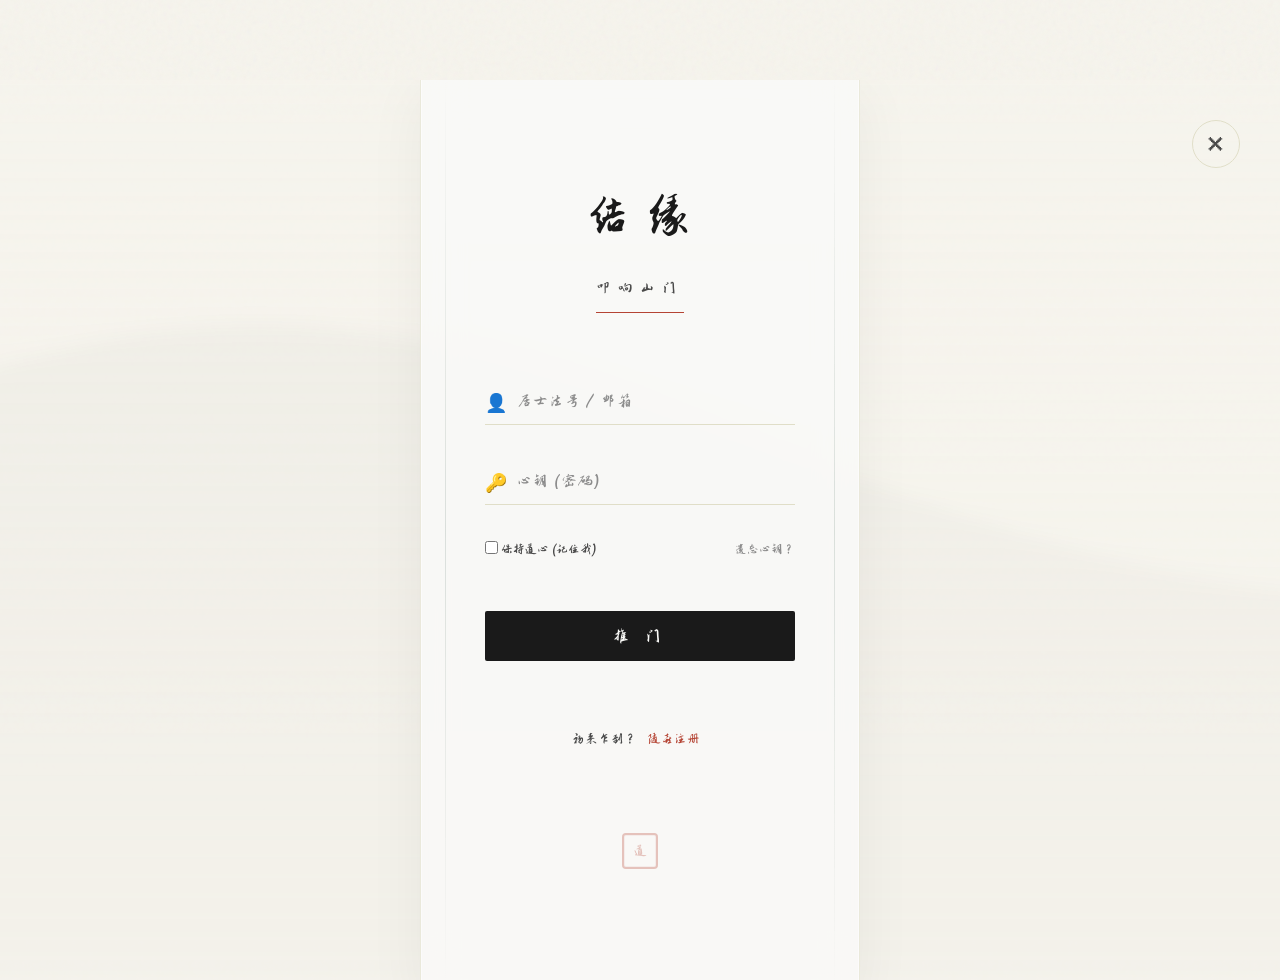
==== auth.html @ 2f882cac "Initial website upload" ====
<!DOCTYPE html>
<html lang="zh-CN">
<head>
    <meta charset="UTF-8">
    <meta name="viewport" content="width=device-width, initial-scale=1.0">
    <title>结缘 - 登录与注册</title>
    <link rel="preconnect" href="https://fonts.googleapis.com">
    <link rel="preconnect" href="https://fonts.gstatic.com" crossorigin>
    <link href="https://fonts.googleapis.com/css2?family=Noto+Serif+SC:wght@300;400;600&family=Zhi+Mang+Xing&display=swap" rel="stylesheet">
    
    <link rel="stylesheet" href="css/style.css">
    <link rel="stylesheet" href="css/animations.css">
    <style>
        body, html {
            height: 100%;
            margin: 0;
            overflow: hidden; /* 防止滚动 */
        }

        .auth-wrapper {
            position: relative;
            width: 100vw;
            height: 100vh;
            display: flex;
            align-items: center;
            justify-content: center;
        }

        /* 模糊背景 */
        .auth-bg {
            position: absolute;
            top: 0;
            left: 0;
            width: 100%;
            height: 100%;
            background-image: 
                linear-gradient(rgba(246, 244, 237, 0.7), rgba(246, 244, 237, 0.9)),
                url("data:image/svg+xml,%3Csvg xmlns='http://www.w3.org/2000/svg' viewBox='0 0 1440 320'%3E%3Cpath fill='%231a1a1a' fill-opacity='0.1' d='M0,160L48,170.7C96,181,192,203,288,181.3C384,160,480,96,576,90.7C672,85,768,139,864,165.3C960,192,1056,192,1152,176C1248,160,1344,128,1392,112L1440,96L1440,320L1392,320C1344,320,1248,320,1152,320C1056,320,960,320,864,320C768,320,672,320,576,320C480,320,384,320,288,320C192,320,96,320,48,320L0,320Z'%3E%3C/path%3E%3C/svg%3E");
            background-size: cover;
            background-position: bottom;
            filter: blur(8px);
            z-index: 1;
            transform: scale(1.05); /* 边缘模糊修正 */
        }

        /* 纸屏风容器 */
        .auth-card {
            position: relative;
            z-index: 10;
            background: rgba(250, 250, 248, 0.85); /* 半透明宣纸白 */
            backdrop-filter: blur(20px);
            border: 1px solid rgba(224, 222, 200, 0.6);
            border-radius: 4px;
            width: 440px;
            padding: var(--space-xxl) var(--space-xl);
            box-shadow: 
                0 20px 60px rgba(0, 0, 0, 0.05),
                inset 0 0 0 1px rgba(255, 255, 255, 0.5); /* 内发光营造厚度 */
            overflow: hidden;
        }

        /* 屏风折痕装饰 */
        .auth-card::before, .auth-card::after {
            content: '';
            position: absolute;
            top: 0;
            bottom: 0;
            width: 1px;
            background: linear-gradient(to bottom, transparent, rgba(92, 122, 107, 0.2), transparent);
        }

        .auth-card::before { left: 24px; }
        .auth-card::after { right: 24px; }

        .auth-header {
            text-align: center;
            margin-bottom: var(--space-xl);
            position: relative;
        }

        .auth-title {
            font-family: 'Zhi Mang Xing', cursive;
            font-size: 48px;
            color: var(--text-primary);
            letter-spacing: 4px;
            margin: 0;
            line-height: 1;
        }

        .auth-subtitle {
            font-family: var(--font-kai);
            font-size: 16px;
            color: var(--text-secondary);
            letter-spacing: 8px;
            margin-top: var(--space-lg);
            display: inline-block;
            border-bottom: 1px solid var(--accent-red);
            padding-bottom: 8px;
        }

        /* 表单输入框 (毛笔横条风格) */
        .input-group {
            margin-bottom: var(--space-lg);
            position: relative;
        }

        .input-icon {
            position: absolute;
            left: 0;
            top: 50%;
            transform: translateY(-50%);
            color: var(--text-light);
            font-size: 18px;
        }

        .auth-input {
            width: 100%;
            background: transparent;
            border: none;
            border-bottom: 1px solid var(--border-color);
            padding: 12px 12px 12px 32px;
            font-family: var(--font-serif);
            font-size: 16px;
            color: var(--text-primary);
            transition: all 0.3s ease;
        }

        .auth-input:focus {
            outline: none;
            border-bottom-color: var(--accent-green);
        }

        .auth-input::placeholder {
            color: var(--text-light);
            font-family: var(--font-kai);
            letter-spacing: 2px;
        }

        /* 交互按钮 (印鉴风格) */
        .btn-submit {
            width: 100%;
            padding: 16px;
            background: var(--text-primary);
            color: var(--surface-color);
            border: none;
            border-radius: 2px;
            font-family: var(--font-kai);
            font-size: 18px;
            letter-spacing: 6px;
            margin-top: var(--space-lg);
            cursor: pointer;
            position: relative;
            overflow: hidden;
            transition: background 0.4s;
        }

        .btn-submit:hover {
            background: var(--accent-green);
        }

        .auth-footer {
            margin-top: var(--space-xl);
            text-align: center;
            font-family: var(--font-kai);
            font-size: 14px;
            color: var(--text-secondary);
        }

        .auth-link {
            color: var(--accent-red);
            cursor: pointer;
            margin: 0 8px;
            transition: opacity 0.3s;
        }

        .auth-link:hover {
            opacity: 0.8;
            text-decoration: underline;
            text-decoration-style: dashed;
        }

        /* 返回首页按钮 */
        .btn-close {
            position: absolute;
            top: 40px;
            right: 40px;
            background: transparent;
            border: 1px solid var(--border-color);
            width: 48px;
            height: 48px;
            border-radius: 50%;
            display: flex;
            align-items: center;
            justify-content: center;
            font-size: 20px;
            color: var(--text-secondary);
            cursor: pointer;
            z-index: 20;
            transition: all 0.3s;
        }

        .btn-close:hover {
            border-color: var(--text-primary);
            color: var(--text-primary);
            transform: rotate(90deg);
        }
    </style>
</head>
<body>

    <div class="auth-wrapper">
        <!-- 模糊滤镜背景 -->
        <div class="auth-bg"></div>

        <!-- 右上角关闭/返回按钮 -->
        <a href="index.html" class="btn-close hover-ink" title="返回山门">✕</a>

        <!-- 登录框本体 -->
        <div class="auth-card animate-slide-up">
            <div class="auth-header">
                <h1 class="auth-title">结 缘</h1>
                <div class="auth-subtitle">叩响山门</div>
            </div>

            <form action="#" method="POST" id="authForm">
                <div class="input-group stagger-1 animate-slide-up">
                    <span class="input-icon">👤</span>
                    <input type="text" class="auth-input" placeholder="居士法号 / 邮箱" required>
                </div>

                <div class="input-group stagger-2 animate-slide-up">
                    <span class="input-icon">🔑</span>
                    <input type="password" class="auth-input" placeholder="心钥 (密码)" required>
                </div>

                <div class="stagger-3 animate-slide-up" style="display: flex; justify-content: space-between; font-size: 13px; font-family: var(--font-kai); margin-bottom: var(--space-md); color: var(--text-secondary);">
                    <label style="cursor: pointer;"><input type="checkbox" style="accent-color: var(--accent-green);"> 保持道心 (记住我)</label>
                    <a href="#" class="auth-link" style="color: var(--text-light); margin:0;">遗忘心钥？</a>
                </div>

                <button type="submit" class="btn-submit stagger-4 animate-slide-up">推 门</button>
            </form>

            <div class="auth-footer stagger-4 animate-slide-up">
                初来乍到？ <span class="auth-link">随喜注册</span>
            </div>
            
            <div style="text-align: center; margin-top: var(--space-xl); opacity: 0.3;">
                 <span class="seal">道</span>
            </div>
        </div>
    </div>

</body>
</html>
---- css/style.css ----
:root {
    --bg-color: #F6F4ED; /* 宣纸白 */
    --surface-color: #FAFAF8; /* 透页白 */
    --text-primary: #1A1A1A; /* 浓墨 */
    --text-secondary: #4A4A4A; /* 淡墨 */
    --text-light: #8C8C8C; /* 银灰 */
    --accent-red: #B54434; /* 朱砂 */
    --accent-green: #5C7A6B; /* 竹青 */
    --accent-gold: #B89B72; /* 沉香 */
    --border-color: #E0DEC8; /* 纸纹 */
    
    --font-serif: "Noto Serif SC", "STSong", "SimSun", "Songti SC", serif;
    --font-kai: "KaiTi", "STKaiti", "Kaiti SC", "Zhi Mang Xing", serif;
    
    --space-sm: 8px;
    --space-md: 16px;
    --space-lg: 32px;
    --space-xl: 64px;
    --space-xxl: 120px;
}

/* Reset & Base */
* {
    margin: 0;
    padding: 0;
    box-sizing: border-box;
}

body {
    background-color: var(--bg-color);
    color: var(--text-primary);
    font-family: var(--font-serif);
    font-size: 15px; /* Restored elegant size */
    line-height: 2;
    overflow-x: hidden;
    transition: margin-top 0.5s cubic-bezier(0.2, 0.8, 0.2, 1);
    margin-top: 0;
    /* Subtle paper texture */
    background-image: url("data:image/svg+xml,%3Csvg viewBox='0 0 200 200' xmlns='http://www.w3.org/2000/svg'%3E%3Cfilter id='noiseFilter'%3E%3CfeTurbulence type='fractalNoise' baseFrequency='0.85' numOctaves='3' stitchTiles='stitch'/%3E%3C/filter%3E%3Crect width='100%25' height='100%25' filter='url(%23noiseFilter)' opacity='0.04'/%3E%3C/svg%3E");
}

h1, h2, h3, h4, h5, h6 {
    font-weight: 400;
    letter-spacing: 2px;
}

a {
    color: inherit;
    text-decoration: none;
    transition: color 0.4s ease;
}

a:hover {
    color: var(--accent-green);
}

.container {
    max-width: 1400px;
    margin: 0 auto;
    padding: 0 var(--space-xl);
}

/* Typography styles */
.text-vertical {
    writing-mode: vertical-rl;
    text-orientation: mixed;
    letter-spacing: 8px;
}
.text-vertical-upright {
    writing-mode: vertical-rl;
    text-orientation: upright;
    letter-spacing: 8px;
}

.seal {
    display: inline-flex;
    align-items: center;
    justify-content: center;
    width: 36px;
    height: 36px;
    border: 2px solid var(--accent-red);
    color: var(--accent-red);
    font-family: var(--font-kai);
    font-size: 14px;
    line-height: 1;
    text-align: center;
    border-radius: 4px; /* Slight rounding for carved look */
    margin-top: var(--space-md);
    padding: 4px;
    box-shadow: inset 0 0 0 1px rgba(181, 68, 52, 0.2);
}

/* Navigation - Hidden by Default, Hover to reveal */
.nav-trigger-area {
    position: fixed;
    top: 0;
    left: 0;
    width: 100%;
    height: 40px; /* Trigger zone */
    z-index: 1001; 
}

.navbar {
    position: fixed;
    top: 0;
    left: 0;
    width: 100%;
    height: 80px;
    display: flex;
    align-items: center;
    background: rgba(246, 244, 237, 0.95);
    backdrop-filter: blur(10px);
    z-index: 1000;
    border-bottom: 1px solid rgba(224, 222, 200, 0.5);
    border-bottom: 1px solid rgba(224, 222, 200, 0.5);
    transform: translateY(-100%); /* Hidden when scrolling down by default */
    transition: transform 0.5s cubic-bezier(0.2, 0.8, 0.2, 1);
}

/* Base logic: Visible when Hovered OR when at the Top (not scrolled) */
body:not(.is-scrolled) .navbar,
.nav-trigger-area:hover ~ .navbar,
.navbar:hover {
    transform: translateY(0); 
}

/* Push down effect logic for Hero */
body {
    transition: margin-top 0.5s cubic-bezier(0.2, 0.8, 0.2, 1);
}

body:not(.is-scrolled),
body:has(.nav-trigger-area:hover),
body:has(.navbar:hover) {
    margin-top: 80px; 
}

.nav-container {
    display: flex;
    justify-content: space-between;
    align-items: center;
    width: 100%;
    max-width: 1600px;
    margin: 0 auto;
    padding: 0 var(--space-xl);
}

.nav-logo a {
    font-size: 24px;
    letter-spacing: 4px;
    font-family: var(--font-kai);
}

.nav-links {
    display: flex;
    gap: var(--space-xl);
    list-style: none;
}

.nav-links li a {
    font-size: 15px;
    letter-spacing: 2px;
    position: relative;
    padding-bottom: 4px;
}

.nav-links li a::after {
    content: '';
    position: absolute;
    bottom: 0;
    left: 50%;
    transform: translateX(-50%);
    width: 0;
    height: 1px;
    background-color: var(--accent-green);
    transition: width 0.4s ease;
}

.nav-links li a:hover::after, .nav-links li a.active::after {
    width: 100%;
}

.nav-controls {
    display: flex;
    gap: var(--space-md);
    align-items: center;
}

.nav-controls button {
    background: none;
    border: none;
    cursor: pointer;
    font-family: var(--font-serif);
    font-size: 14px;
    color: var(--text-secondary);
    transition: color 0.3s;
}

.nav-controls button:hover {
    color: var(--accent-green);
}

/* Hero Section */
.hero {
    min-height: 100vh;
    padding: 160px 0 120px 0;
    display: flex;
    align-items: center;
    justify-content: center;
    position: relative;
    overflow: hidden;
}

.hero-bg {
    position: absolute;
    top: 0;
    left: 0;
    width: 100%;
    height: 100%;
    z-index: -1;
    background: linear-gradient(to bottom, rgba(246, 244, 237, 0) 0%, rgba(246, 244, 237, 1) 100%),
                radial-gradient(circle at 70% 40%, rgba(92, 122, 107, 0.08) 0%, transparent 40%),
                radial-gradient(circle at 30% 60%, rgba(26, 26, 26, 0.05) 0%, transparent 50%);
}

.hero-mountain {
    position: absolute;
    bottom: -10vh;
    left: 0;
    width: 100%;
    height: 60vh;
    background-image: 
        linear-gradient(rgba(246, 244, 237, 0.6), rgba(246, 244, 237, 1)),
        url("data:image/svg+xml,%3Csvg xmlns='http://www.w3.org/2000/svg' viewBox='0 0 1440 320'%3E%3Cpath fill='%231a1a1a' fill-opacity='0.1' d='M0,160L48,170.7C96,181,192,203,288,181.3C384,160,480,96,576,90.7C672,85,768,139,864,165.3C960,192,1056,192,1152,176C1248,160,1344,128,1392,112L1440,96L1440,320L1392,320C1344,320,1248,320,1152,320C1056,320,960,320,864,320C768,320,672,320,576,320C480,320,384,320,288,320C192,320,96,320,48,320L0,320Z'%3E%3C/path%3E%3C/svg%3E");
    background-size: cover;
    background-position: bottom;
    z-index: -1;
    opacity: 0.8;
}

.hero-content {
    display: flex;
    flex-direction: column;
    align-items: center;
    text-align: center;
    gap: var(--space-md);
    width: 100%;
}

.hero-title-wrap {
    display: flex;
    flex-direction: column;
    align-items: center;
    text-align: center;
    gap: var(--space-sm);
}

.hero-title {
    font-size: 80px;
    font-family: var(--font-serif);
    color: var(--text-primary);
    margin: 0;
}

.hero-subtitle-box {
    margin-top: 24px;
    display: flex;
    align-items: center;
    gap: 8px;
}

/* Sections */
.section {
    padding: var(--space-xxl) 0;
    position: relative;
}

.section-header {
    text-align: center;
    margin-bottom: var(--space-xl);
}

.section-title {
    font-size: 32px;
    letter-spacing: 8px;
    display: inline-block;
    position: relative;
    padding-bottom: var(--space-md);
}

.section-title::after {
    content: '';
    position: absolute;
    bottom: 0;
    left: 30%;
    right: 30%;
    height: 1px;
    background: linear-gradient(90deg, transparent, var(--text-light), transparent);
}

/* Recommended Content */
.grid-3 {
    display: grid;
    grid-template-columns: repeat(3, 1fr);
    gap: var(--space-lg);
}

.card {
    background: var(--surface-color);
    border: 1px solid var(--border-color);
    padding: 40px 32px;
    transition: transform 0.4s ease, box-shadow 0.4s ease;
    cursor: pointer;
    position: relative;
    overflow: hidden;
    border-radius: 24px;
}

.card::before {
    content: '';
    position: absolute;
    top: 0;
    left: 0;
    width: 2px;
    height: 0;
    background-color: var(--accent-green);
    transition: height 0.4s ease;
}

.card:hover {
    transform: translateY(-8px);
    box-shadow: 0 16px 32px rgba(26, 26, 26, 0.05);
}

.card:hover::before {
    height: 100%;
}

.card-category {
    font-size: 12px;
    color: var(--accent-green);
    letter-spacing: 2px;
    margin-bottom: var(--space-md);
    font-family: var(--font-kai);
}

.card-title {
    font-size: 20px;
    margin-bottom: var(--space-md);
    line-height: 1.6;
}

.card-excerpt {
    font-size: 14px;
    color: var(--text-secondary);
    line-height: 1.8;
}

/* News Section */
.news-list {
    display: flex;
    flex-direction: column;
    gap: var(--space-md);
}

.news-item {
    display: flex;
    gap: var(--space-xl);
    padding: var(--space-md) 0;
    border-bottom: 1px dashed var(--border-color);
    transition: background-color 0.4s ease;
}

.news-item:hover {
    background-color: var(--surface-color);
    padding-left: var(--space-md);
    padding-right: var(--space-md);
}

.news-date {
    font-family: var(--font-serif);
    color: var(--text-light);
    font-size: 14px;
    min-width: 100px;
}

.news-title {
    font-size: 16px;
    flex-grow: 1;
}

/* Footer */
.footer {
    border-top: 1px solid var(--border-color);
    padding: var(--space-xl) 0;
    text-align: center;
    color: var(--text-secondary);
    font-size: 14px;
    margin-top: var(--space-xxl);
}

.footer-nav {
    display: flex;
    justify-content: center;
    gap: var(--space-lg);
    margin-bottom: var(--space-lg);
    list-style: none;
}

/* Utilities */
.text-center { text-align: center; }
.mt-4 { margin-top: var(--space-lg); }

/* Zhiguan AI Additions */
.grid-2 {
    display: grid;
    grid-template-columns: repeat(2, 1fr);
    gap: var(--space-xl);
}
.grid-4 {
    display: grid;
    grid-template-columns: repeat(4, 1fr);
    gap: var(--space-md);
}

/* Zen-Code Layout Utilities */
/* Terminal / CLI Simulation Box */
.capsule-box {
    display: inline-flex;
    align-items: center;
    justify-content: space-between;
    gap: var(--space-md);
    padding: 12px 24px;
    border: 1px solid var(--border-color);
    border-radius: 40px;
    background: transparent;
    font-family: monospace;
    font-size: 15px;
    color: var(--text-secondary);
    margin-top: var(--space-md);
}

.btn-cta {
    padding: 14px 40px;
    border: none;
    background: transparent;
    color: var(--text-primary);
    font-family: var(--font-kai);
    font-size: 18px;
    cursor: pointer;
    transition: all 0.3s ease;
    border-radius: 40px;
    border: 1px solid var(--text-primary);
}
.btn-cta:hover {
    background: var(--text-primary);
    color: var(--surface-color);
}
.btn-cta.primary {
    background: var(--text-primary);
    color: var(--surface-color);
    border: 1px solid var(--text-primary);
}
.btn-cta.primary:hover {
    background: transparent;
    color: var(--text-primary);
    box-shadow: 0 4px 12px rgba(26, 26, 26, 0.1);
}

/* Zen Terminal (Claude Code aesthetic) */
.zen-terminal {
    background: #242424; /* Claude terminal dark */
    border-radius: 24px;
    color: #e0e0e0;
    box-shadow: 0 24px 64px rgba(0, 0, 0, 0.1);
    position: relative;
    width: 100%;
    margin-top: var(--space-xxl);
    margin-bottom: 80px; /* Space for glass-card to hang out */
    font-family: monospace;
    text-align: left;
}

.zen-terminal-header {
    background: rgba(40, 40, 40, 0.9);
    padding: 16px 24px;
    display: flex;
    gap: 8px;
    align-items: center;
    border-bottom: 1px solid rgba(255,255,255,0.05);
    border-radius: 24px 24px 0 0;
}

.terminal-dot {
    width: 12px;
    height: 12px;
    border-radius: 50%;
    background: #4A4A4A;
}

.terminal-nav {
    display: flex;
    gap: 8px;
    margin-left: 24px;
}

.terminal-tab {
    padding: 6px 16px;
    border-radius: 20px;
    font-family: var(--font-serif);
    font-size: 14px;
    color: #8C8C8C;
    cursor: pointer;
    background: transparent;
    border: 1px solid transparent;
    transition: all 0.3s ease;
}

.terminal-tab:hover {
    background: rgba(255, 255, 255, 0.05);
    color: #fff;
}

.terminal-tab.active {
    background: rgba(255, 255, 255, 0.1);
    color: #fff;
    border: 1px solid rgba(255, 255, 255, 0.15);
}

.zen-terminal-body {
    padding: 40px;
    min-height: 400px;
    position: relative;
    border-radius: 0 0 24px 24px;
}

.terminal-line {
    margin-bottom: 12px;
    font-size: 15px;
    line-height: 1.6;
}

.terminal-prompt {
    color: var(--accent-green);
    margin-right: 12px;
}

.terminal-comment {
    color: #6A4C41; /* 檀木褐用于注释 */
}

/* Glassmorphic Floating News Card */
.glass-card {
    position: fixed;
    bottom: 40px;
    right: 40px;
    background: rgba(246, 244, 237, 0.85); /* 宣纸白透明 */
    backdrop-filter: blur(20px);
    -webkit-backdrop-filter: blur(20px);
    border: 1px solid rgba(255, 255, 255, 0.5);
    border-radius: 16px;
    padding: 32px;
    width: 320px;
    box-shadow: 0 24px 64px rgba(0, 0, 0, 0.12);
    color: var(--text-primary);
    font-family: var(--font-serif);
    z-index: 1000;
}

.glass-card-close {
    position: absolute;
    top: 16px;
    right: 16px;
    background: transparent;
    border: none;
    color: var(--text-secondary);
    font-size: 16px;
    cursor: pointer;
    transition: color 0.3s ease;
}

.glass-card-close:hover {
    color: var(--accent-gold);
}

.glass-card-header {
    display: flex;
    align-items: center;
    gap: 8px;
    font-size: 13px;
    color: var(--text-secondary);
    margin-bottom: 16px;
}

.glass-card-title {
    font-size: 20px;
    margin-bottom: 12px;
}

.glass-card-desc {
    font-size: 14px;
    color: var(--text-secondary);
    line-height: 1.6;
}

/* Bento Block Refinements */
.bento-card {
    background: var(--surface-color);
    border-radius: 24px;
    padding: 40px;
    border: 1px solid var(--border-color);
    transition: transform 0.4s ease, box-shadow 0.4s ease;
}

.bento-card:hover {
    transform: translateY(-4px);
    box-shadow: 0 16px 40px rgba(26, 26, 26, 0.04);
}

.bento-icon {
    font-size: 24px;
    margin-bottom: 24px;
    color: var(--accent-green);
}

/* Value Props Comparison */
.value-box {
    padding: 48px;
    border: 1px solid var(--border-color);
    background: var(--surface-color);
    height: 100%;
    border-radius: 24px;
}
.value-box ul {
    list-style: none;
    padding: 0;
}
.value-box li {
    position: relative;
    padding-left: 24px;
    margin-bottom: 12px;
}
.value-box.negative li::before {
    content: '✖';
    color: var(--text-light);
    position: absolute;
    left: 0;
    font-size: 12px;
    top: 4px;
}
.value-box.positive li::before {
    content: '✔';
    color: var(--accent-green);
    position: absolute;
    left: 0;
    font-size: 12px;
    top: 4px;
}

/* FAQ */
.faq-item {
    border: 1px solid var(--border-color);
    background: var(--surface-color);
    border-radius: 16px;
    margin-bottom: var(--space-md);
    overflow: hidden;
}
.faq-q {
    font-family: var(--font-kai);
    font-size: 20px;
    color: var(--text-primary);
    margin-bottom: 0;
    padding: 24px;
    cursor: pointer;
    transition: background 0.3s ease;
}
.faq-q:hover {
    background: var(--bg-color);
}
.faq-a {
    font-family: var(--font-serif);
    color: var(--text-secondary);
    font-size: 14px;
    line-height: 1.8;
    padding: 0 24px 24px 24px;
    display: none;
}

@media (max-width: 968px) {
    /* Mobile specific overrides */
    .navbar {
        transform: translateY(0) !important;
    }
    body {
        margin-top: 80px !important;
    }
    
    .grid-2, .grid-4 { grid-template-columns: 1fr; }
    .hero-content { flex-direction: column !important; align-items: center; }
    .hero-title-wrap { flex-direction: column; text-align: center; }
    .text-vertical, .text-vertical-upright { writing-mode: horizontal-tb; }
    .hero-intro { margin-top: var(--space-md); text-align: center; max-width: 100%; }
    .hero-ctas { flex-direction: column; }
    
    .glass-card {
        bottom: 24px;
        right: 24px;
        width: calc(100% - 48px);
        padding: 24px;
        border-radius: 12px;
    }
}
---- css/animations.css ----
/* Animations for Ancient Chinese Aesthetic */

@keyframes fadeIn {
    from {
        opacity: 0;
    }
    to {
        opacity: 1;
    }
}

@keyframes slideUpFade {
    from {
        opacity: 0;
        transform: translateY(30px);
    }
    to {
        opacity: 1;
        transform: translateY(0);
    }
}

@keyframes floatMisty {
    0% {
        transform: translateY(0px) scale(1);
    }
    50% {
        transform: translateY(-10px) scale(1.02);
    }
    100% {
        transform: translateY(0px) scale(1);
    }
}

@keyframes inkSpread {
    from {
        clip-path: circle(0% at 50% 50%);
    }
    to {
        clip-path: circle(150% at 50% 50%);
    }
}

@keyframes letterDrop {
    from {
        opacity: 0;
        transform: translateY(-20px);
    }
    to {
        opacity: 1;
        transform: translateY(0);
    }
}

/* Base utilities for attaching animations */
.animate-fade-in {
    animation: fadeIn 2s cubic-bezier(0.4, 0, 0.2, 1) forwards;
}

.animate-slide-up {
    animation: slideUpFade 1.8s cubic-bezier(0.2, 0.8, 0.2, 1) forwards;
}

.animate-float {
    animation: floatMisty 10s ease-in-out infinite;
}

/* Staggered text delays for vertical writing (to simulate brush strokes) */
.stagger-1 { animation-delay: 0.2s; opacity: 0; }
.stagger-2 { animation-delay: 0.6s; opacity: 0; }
.stagger-3 { animation-delay: 1.0s; opacity: 0; }
.stagger-4 { animation-delay: 1.4s; opacity: 0; }

.seal-appear {
    animation: fadeIn 1s ease-in forwards;
    animation-delay: 2.5s;
    opacity: 0;
    transform-origin: center;
}

/* Hover effects */
.hover-ink {
    position: relative;
    overflow: hidden;
}

.hover-ink::after {
    content: '';
    position: absolute;
    top: 50%;
    left: 50%;
    width: 100%;
    height: 100%;
    background: radial-gradient(circle, rgba(92, 122, 107, 0.1) 0%, transparent 70%);
    transform: translate(-50%, -50%) scale(0);
    transition: transform 0.6s cubic-bezier(0.2, 0.8, 0.2, 1);
    border-radius: 50%;
    z-index: 0;
    pointer-events: none;
}

.hover-ink:hover::after {
    transform: translate(-50%, -50%) scale(3);
}

.hover-ink > * {
    position: relative;
    z-index: 1;
}

/* Smooth scrolling */
html {
    scroll-behavior: smooth;
}
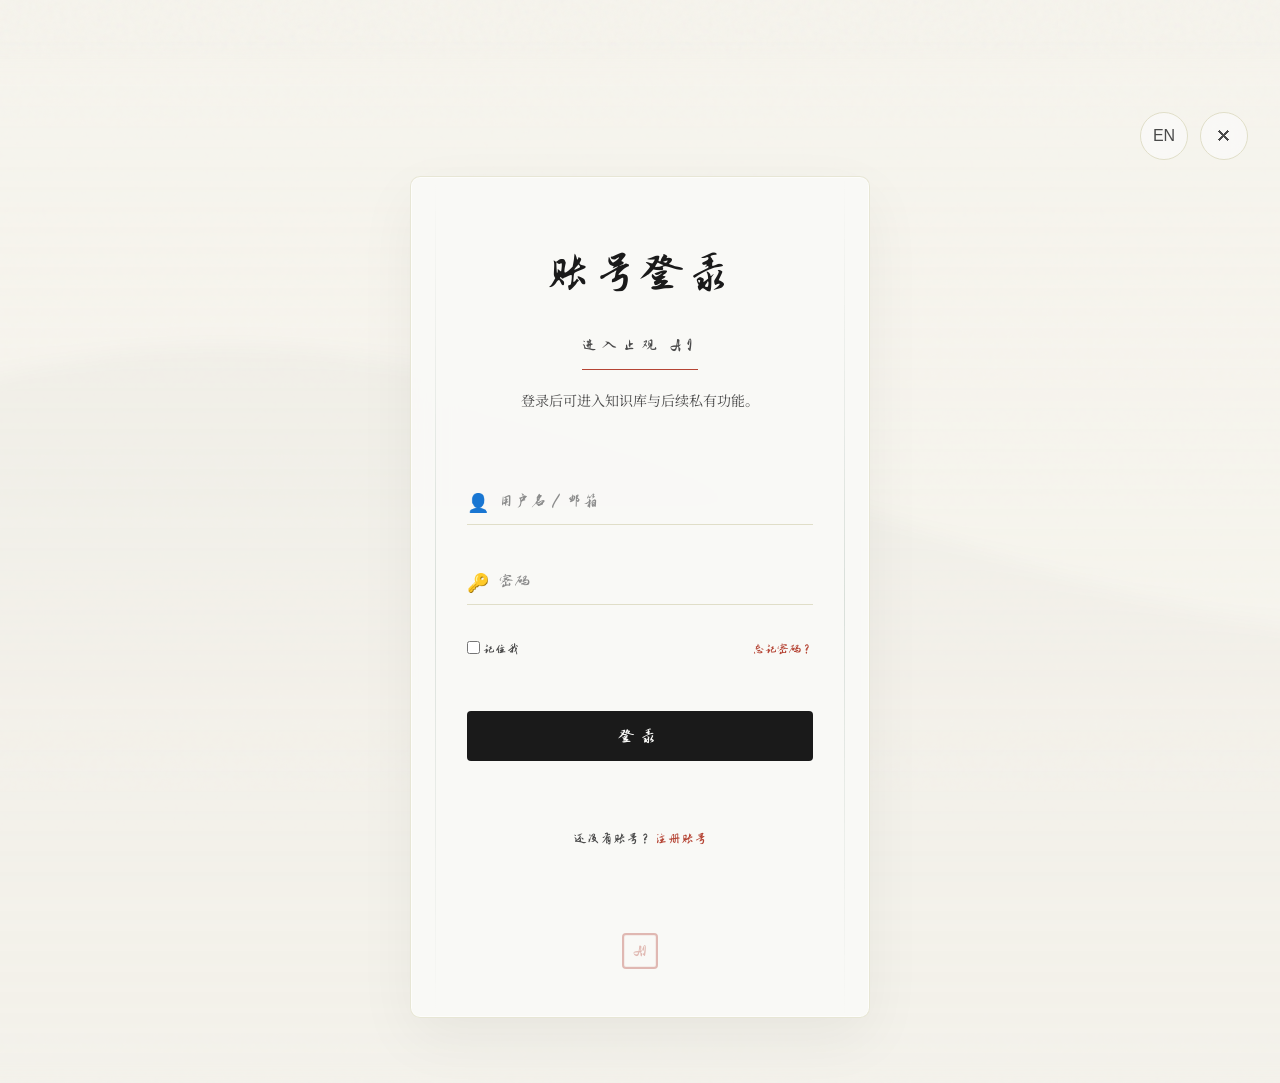
==== commit ac33fd77: "Implement AI prototype and add Pages deployment" ====
--- a/auth.html
+++ b/auth.html
@@ -3,64 +3,95 @@
 <head>
     <meta charset="UTF-8">
     <meta name="viewport" content="width=device-width, initial-scale=1.0">
-    <title>结缘 - 登录与注册</title>
+    <title data-i18n="auth.title">账号登录 - 止观 AI</title>
     <link rel="preconnect" href="https://fonts.googleapis.com">
     <link rel="preconnect" href="https://fonts.gstatic.com" crossorigin>
     <link href="https://fonts.googleapis.com/css2?family=Noto+Serif+SC:wght@300;400;600&family=Zhi+Mang+Xing&display=swap" rel="stylesheet">
-    
     <link rel="stylesheet" href="css/style.css">
     <link rel="stylesheet" href="css/animations.css">
+    <link rel="stylesheet" href="css/modals.css">
     <style>
-        body, html {
-            height: 100%;
+        html,
+        body {
+            min-height: 100%;
             margin: 0;
-            overflow: hidden; /* 防止滚动 */
+        }
+
+        body {
+            overflow-x: hidden;
         }
 
         .auth-wrapper {
             position: relative;
-            width: 100vw;
-            height: 100vh;
+            min-height: 100vh;
             display: flex;
             align-items: center;
             justify-content: center;
-        }
-
-        /* 模糊背景 */
+            padding: 96px 24px 40px;
+        }
+
         .auth-bg {
             position: absolute;
-            top: 0;
-            left: 0;
-            width: 100%;
-            height: 100%;
-            background-image: 
+            inset: 0;
+            background-image:
                 linear-gradient(rgba(246, 244, 237, 0.7), rgba(246, 244, 237, 0.9)),
                 url("data:image/svg+xml,%3Csvg xmlns='http://www.w3.org/2000/svg' viewBox='0 0 1440 320'%3E%3Cpath fill='%231a1a1a' fill-opacity='0.1' d='M0,160L48,170.7C96,181,192,203,288,181.3C384,160,480,96,576,90.7C672,85,768,139,864,165.3C960,192,1056,192,1152,176C1248,160,1344,128,1392,112L1440,96L1440,320L1392,320C1344,320,1248,320,1152,320C1056,320,960,320,864,320C768,320,672,320,576,320C480,320,384,320,288,320C192,320,96,320,48,320L0,320Z'%3E%3C/path%3E%3C/svg%3E");
             background-size: cover;
             background-position: bottom;
             filter: blur(8px);
-            z-index: 1;
-            transform: scale(1.05); /* 边缘模糊修正 */
-        }
-
-        /* 纸屏风容器 */
+            transform: scale(1.05);
+        }
+
+        .auth-actions {
+            position: absolute;
+            top: 32px;
+            right: 32px;
+            z-index: 20;
+            display: flex;
+            gap: 12px;
+        }
+
+        .auth-action-btn,
+        .btn-close {
+            background: rgba(250, 250, 248, 0.75);
+            backdrop-filter: blur(10px);
+            border: 1px solid var(--border-color);
+            width: 48px;
+            height: 48px;
+            border-radius: 50%;
+            display: flex;
+            align-items: center;
+            justify-content: center;
+            font-size: 16px;
+            color: var(--text-secondary);
+            cursor: pointer;
+            transition: all 0.3s ease;
+        }
+
+        .auth-action-btn:hover,
+        .btn-close:hover {
+            border-color: var(--text-primary);
+            color: var(--text-primary);
+            transform: translateY(-1px);
+        }
+
         .auth-card {
             position: relative;
             z-index: 10;
-            background: rgba(250, 250, 248, 0.85); /* 半透明宣纸白 */
+            width: min(100%, 460px);
+            padding: 72px 56px 48px;
+            background: rgba(250, 250, 248, 0.88);
             backdrop-filter: blur(20px);
-            border: 1px solid rgba(224, 222, 200, 0.6);
-            border-radius: 4px;
-            width: 440px;
-            padding: var(--space-xxl) var(--space-xl);
-            box-shadow: 
+            border: 1px solid rgba(224, 222, 200, 0.7);
+            border-radius: 10px;
+            box-shadow:
                 0 20px 60px rgba(0, 0, 0, 0.05),
-                inset 0 0 0 1px rgba(255, 255, 255, 0.5); /* 内发光营造厚度 */
+                inset 0 0 0 1px rgba(255, 255, 255, 0.5);
             overflow: hidden;
         }
 
-        /* 屏风折痕装饰 */
-        .auth-card::before, .auth-card::after {
+        .auth-card::before,
+        .auth-card::after {
             content: '';
             position: absolute;
             top: 0;
@@ -75,30 +106,35 @@
         .auth-header {
             text-align: center;
             margin-bottom: var(--space-xl);
-            position: relative;
         }
 
         .auth-title {
             font-family: 'Zhi Mang Xing', cursive;
             font-size: 48px;
             color: var(--text-primary);
-            letter-spacing: 4px;
             margin: 0;
             line-height: 1;
+            letter-spacing: 4px;
         }
 
         .auth-subtitle {
+            display: inline-block;
+            margin-top: var(--space-lg);
+            padding-bottom: 8px;
+            border-bottom: 1px solid var(--accent-red);
             font-family: var(--font-kai);
             font-size: 16px;
             color: var(--text-secondary);
-            letter-spacing: 8px;
-            margin-top: var(--space-lg);
-            display: inline-block;
-            border-bottom: 1px solid var(--accent-red);
-            padding-bottom: 8px;
-        }
-
-        /* 表单输入框 (毛笔横条风格) */
+            letter-spacing: 6px;
+        }
+
+        .auth-note {
+            margin-top: 18px;
+            font-size: 14px;
+            line-height: 1.8;
+            color: var(--text-secondary);
+        }
+
         .input-group {
             margin-bottom: var(--space-lg);
             position: relative;
@@ -136,41 +172,25 @@
             letter-spacing: 2px;
         }
 
-        /* 交互按钮 (印鉴风格) */
-        .btn-submit {
-            width: 100%;
-            padding: 16px;
-            background: var(--text-primary);
-            color: var(--surface-color);
-            border: none;
-            border-radius: 2px;
-            font-family: var(--font-kai);
-            font-size: 18px;
-            letter-spacing: 6px;
-            margin-top: var(--space-lg);
+        .auth-row {
+            display: flex;
+            justify-content: space-between;
+            gap: 12px;
+            margin-bottom: var(--space-md);
+            font-size: 13px;
+            color: var(--text-secondary);
+            font-family: var(--font-kai);
+        }
+
+        .auth-row label {
             cursor: pointer;
-            position: relative;
-            overflow: hidden;
-            transition: background 0.4s;
-        }
-
-        .btn-submit:hover {
-            background: var(--accent-green);
-        }
-
-        .auth-footer {
-            margin-top: var(--space-xl);
-            text-align: center;
-            font-family: var(--font-kai);
-            font-size: 14px;
-            color: var(--text-secondary);
         }
 
         .auth-link {
             color: var(--accent-red);
             cursor: pointer;
-            margin: 0 8px;
-            transition: opacity 0.3s;
+            text-decoration: none;
+            transition: opacity 0.3s ease;
         }
 
         .auth-link:hover {
@@ -179,77 +199,107 @@
             text-decoration-style: dashed;
         }
 
-        /* 返回首页按钮 */
-        .btn-close {
-            position: absolute;
-            top: 40px;
-            right: 40px;
-            background: transparent;
-            border: 1px solid var(--border-color);
-            width: 48px;
-            height: 48px;
-            border-radius: 50%;
-            display: flex;
-            align-items: center;
-            justify-content: center;
-            font-size: 20px;
-            color: var(--text-secondary);
+        .btn-submit {
+            width: 100%;
+            padding: 16px;
+            margin-top: var(--space-lg);
+            background: var(--text-primary);
+            color: var(--surface-color);
+            border: none;
+            border-radius: 4px;
+            font-family: var(--font-kai);
+            font-size: 18px;
+            letter-spacing: 6px;
             cursor: pointer;
-            z-index: 20;
-            transition: all 0.3s;
-        }
-
-        .btn-close:hover {
-            border-color: var(--text-primary);
-            color: var(--text-primary);
-            transform: rotate(90deg);
+            transition: background 0.4s ease;
+        }
+
+        .btn-submit:hover {
+            background: var(--accent-green);
+        }
+
+        .auth-footer {
+            margin-top: var(--space-xl);
+            text-align: center;
+            font-family: var(--font-kai);
+            font-size: 14px;
+            color: var(--text-secondary);
+        }
+
+        .auth-seal-wrap {
+            text-align: center;
+            margin-top: var(--space-xl);
+            opacity: 0.35;
+        }
+
+        @media (max-width: 640px) {
+            .auth-wrapper {
+                align-items: flex-start;
+                padding-top: 96px;
+            }
+
+            .auth-actions {
+                top: 20px;
+                right: 20px;
+            }
+
+            .auth-card {
+                padding: 56px 28px 36px;
+            }
+
+            .auth-row {
+                flex-direction: column;
+                align-items: flex-start;
+            }
         }
     </style>
 </head>
 <body>
-
     <div class="auth-wrapper">
-        <!-- 模糊滤镜背景 -->
         <div class="auth-bg"></div>
 
-        <!-- 右上角关闭/返回按钮 -->
-        <a href="index.html" class="btn-close hover-ink" title="返回山门">✕</a>
-
-        <!-- 登录框本体 -->
+        <div class="auth-actions">
+            <button type="button" class="auth-action-btn hover-ink" id="btnLang" data-lang-trigger data-i18n-title="common.ui.language">EN</button>
+            <a href="index.html" class="btn-close hover-ink" data-i18n-title="auth.closeTitle" title="返回首页">✕</a>
+        </div>
+
         <div class="auth-card animate-slide-up">
             <div class="auth-header">
-                <h1 class="auth-title">结 缘</h1>
-                <div class="auth-subtitle">叩响山门</div>
+                <h1 class="auth-title" data-i18n="auth.header.title">账号登录</h1>
+                <div class="auth-subtitle" data-i18n="auth.header.subtitle">进入止观 AI</div>
+                <p class="auth-note" data-i18n="auth.header.note">登录后可进入知识库与后续私有功能。</p>
             </div>
 
             <form action="#" method="POST" id="authForm">
                 <div class="input-group stagger-1 animate-slide-up">
                     <span class="input-icon">👤</span>
-                    <input type="text" class="auth-input" placeholder="居士法号 / 邮箱" required>
+                    <input type="text" class="auth-input" data-i18n-placeholder="auth.input.username" placeholder="用户名 / 邮箱" required>
                 </div>
 
                 <div class="input-group stagger-2 animate-slide-up">
                     <span class="input-icon">🔑</span>
-                    <input type="password" class="auth-input" placeholder="心钥 (密码)" required>
+                    <input type="password" class="auth-input" data-i18n-placeholder="auth.input.password" placeholder="密码" required>
                 </div>
 
-                <div class="stagger-3 animate-slide-up" style="display: flex; justify-content: space-between; font-size: 13px; font-family: var(--font-kai); margin-bottom: var(--space-md); color: var(--text-secondary);">
-                    <label style="cursor: pointer;"><input type="checkbox" style="accent-color: var(--accent-green);"> 保持道心 (记住我)</label>
-                    <a href="#" class="auth-link" style="color: var(--text-light); margin:0;">遗忘心钥？</a>
+                <div class="auth-row stagger-3 animate-slide-up">
+                    <label><input type="checkbox" style="accent-color: var(--accent-green);"> <span data-i18n="auth.remember">记住我</span></label>
+                    <a href="#" class="auth-link" data-i18n="auth.forgot">忘记密码？</a>
                 </div>
 
-                <button type="submit" class="btn-submit stagger-4 animate-slide-up">推 门</button>
+                <button type="submit" class="btn-submit stagger-4 animate-slide-up" data-i18n="auth.submit">登录</button>
             </form>
 
             <div class="auth-footer stagger-4 animate-slide-up">
-                初来乍到？ <span class="auth-link">随喜注册</span>
+                <span data-i18n="auth.registerPrefix">还没有账号？</span>
+                <span class="auth-link" data-i18n="auth.register">注册账号</span>
             </div>
-            
-            <div style="text-align: center; margin-top: var(--space-xl); opacity: 0.3;">
-                 <span class="seal">道</span>
+
+            <div class="auth-seal-wrap">
+                <span class="seal" data-i18n="auth.footerSeal">AI</span>
             </div>
         </div>
     </div>
 
+    <script src="js/site.js"></script>
 </body>
 </html>
--- a/css/style.css
+++ b/css/style.css
@@ -410,6 +410,7 @@
 /* Utilities */
 .text-center { text-align: center; }
 .mt-4 { margin-top: var(--space-lg); }
+.font-kai { font-family: var(--font-kai); }
 
 /* Zhiguan AI Additions */
 .grid-2 {
@@ -534,10 +535,66 @@
     border-radius: 0 0 24px 24px;
 }
 
+.terminal-status {
+    display: inline-flex;
+    align-items: center;
+    gap: 10px;
+    margin-bottom: 20px;
+    padding: 8px 14px;
+    border: 1px solid rgba(255, 255, 255, 0.08);
+    border-radius: 999px;
+    color: #a9b5ad;
+    background: rgba(255, 255, 255, 0.03);
+    font-size: 13px;
+}
+
+.terminal-status-dot {
+    width: 8px;
+    height: 8px;
+    border-radius: 50%;
+    background: var(--accent-green);
+    box-shadow: 0 0 0 6px rgba(92, 122, 107, 0.12);
+}
+
+.terminal-output {
+    display: flex;
+    flex-direction: column;
+    gap: 12px;
+    min-height: 220px;
+    max-height: 320px;
+    overflow-y: auto;
+    padding-right: 8px;
+}
+
 .terminal-line {
-    margin-bottom: 12px;
     font-size: 15px;
     line-height: 1.6;
+    color: #d9d9d9;
+    white-space: pre-wrap;
+    word-break: break-word;
+}
+
+.terminal-line-user {
+    display: flex;
+    align-items: center;
+    gap: 8px;
+    color: #ffffff;
+}
+
+.terminal-line-comment {
+    color: #7b8b83;
+}
+
+.terminal-line-muted {
+    color: #8c8c8c;
+}
+
+.terminal-line-success {
+    color: #8ec2a9;
+}
+
+.terminal-line-error {
+    color: #d49090;
 }
 
 .terminal-prompt {
@@ -547,6 +604,86 @@
 
 .terminal-comment {
     color: #6A4C41; /* 檀木褐用于注释 */
+}
+
+.terminal-shortcuts {
+    display: flex;
+    flex-wrap: wrap;
+    gap: 12px;
+    margin-top: 24px;
+}
+
+.terminal-shortcut {
+    padding: 8px 14px;
+    border-radius: 999px;
+    border: 1px solid rgba(255, 255, 255, 0.12);
+    background: rgba(255, 255, 255, 0.03);
+    color: #d0d0d0;
+    font-family: monospace;
+    font-size: 13px;
+    cursor: pointer;
+    transition: all 0.3s ease;
+}
+
+.terminal-shortcut:hover {
+    border-color: rgba(92, 122, 107, 0.45);
+    color: #ffffff;
+    background: rgba(92, 122, 107, 0.12);
+}
+
+.terminal-form {
+    display: flex;
+    align-items: center;
+    gap: 16px;
+    margin-top: 24px;
+}
+
+.terminal-entry {
+    display: flex;
+    align-items: center;
+    gap: 10px;
+    flex: 1;
+    padding: 14px 18px;
+    border-radius: 16px;
+    background: rgba(255, 255, 255, 0.04);
+    border: 1px solid rgba(255, 255, 255, 0.08);
+}
+
+.terminal-input {
+    width: 100%;
+    border: none;
+    outline: none;
+    background: transparent;
+    color: #f1f1f1;
+    font-size: 15px;
+    font-family: monospace;
+}
+
+.terminal-input::placeholder {
+    color: #7e7e7e;
+}
+
+.terminal-submit {
+    padding: 14px 20px;
+    border: 1px solid rgba(92, 122, 107, 0.45);
+    border-radius: 16px;
+    background: rgba(92, 122, 107, 0.12);
+    color: #f1f1f1;
+    font-family: var(--font-kai);
+    font-size: 16px;
+    cursor: pointer;
+    transition: all 0.3s ease;
+}
+
+.terminal-submit:hover {
+    background: rgba(92, 122, 107, 0.22);
+    transform: translateY(-1px);
+}
+
+.terminal-hint {
+    margin-top: 14px;
+    font-size: 13px;
+    color: #7e7e7e;
 }
 
 /* Glassmorphic Floating News Card */
@@ -701,6 +838,21 @@
     .text-vertical, .text-vertical-upright { writing-mode: horizontal-tb; }
     .hero-intro { margin-top: var(--space-md); text-align: center; max-width: 100%; }
     .hero-ctas { flex-direction: column; }
+    .zen-terminal-header,
+    .terminal-form {
+        flex-direction: column;
+        align-items: stretch;
+    }
+    .terminal-nav {
+        margin-left: 0;
+        flex-wrap: wrap;
+    }
+    .zen-terminal-body {
+        padding: 24px;
+    }
+    .terminal-submit {
+        width: 100%;
+    }
     
     .glass-card {
         bottom: 24px;
--- a/css/modals.css
+++ b/css/modals.css
@@ -0,0 +1,183 @@
+/* Modals & Overlays for Search and Language */
+
+.overlay-modal {
+    position: fixed;
+    top: 0;
+    left: 0;
+    width: 100vw;
+    height: 100vh;
+    background: rgba(250, 250, 248, 0.95);
+    backdrop-filter: blur(10px);
+    z-index: 2000;
+    display: flex;
+    align-items: center;
+    justify-content: center;
+    opacity: 0;
+    visibility: hidden;
+    transition: all 0.5s cubic-bezier(0.2, 0.8, 0.2, 1);
+}
+
+.overlay-modal.active {
+    opacity: 1;
+    visibility: visible;
+}
+
+.modal-close {
+    position: absolute;
+    top: 40px;
+    right: 40px;
+    background: transparent;
+    border: 1px solid var(--border-color);
+    width: 48px;
+    height: 48px;
+    border-radius: 50%;
+    display: flex;
+    align-items: center;
+    justify-content: center;
+    font-size: 20px;
+    color: var(--text-secondary);
+    cursor: pointer;
+    transition: all 0.3s;
+}
+
+.modal-close:hover {
+    border-color: var(--text-primary);
+    color: var(--text-primary);
+    transform: rotate(90deg);
+}
+
+/* Search Modal Specifics */
+.search-container {
+    width: 80%;
+    max-width: 800px;
+    transform: translateY(30px);
+    transition: transform 0.5s cubic-bezier(0.2, 0.8, 0.2, 1);
+}
+
+.overlay-modal.active .search-container {
+    transform: translateY(0);
+}
+
+.search-input-wrapper {
+    position: relative;
+    margin-bottom: var(--space-xl);
+}
+
+.search-input {
+    width: 100%;
+    background: transparent;
+    border: none;
+    border-bottom: 2px solid var(--text-primary);
+    padding: 20px 0;
+    font-size: 36px;
+    font-family: var(--font-kai);
+    color: var(--text-primary);
+    text-align: center;
+}
+
+.search-input:focus {
+    outline: none;
+    border-bottom-color: var(--accent-green);
+}
+
+.search-input::placeholder {
+    color: var(--text-light);
+    font-size: 24px;
+}
+
+.search-tips {
+    text-align: center;
+    color: var(--text-secondary);
+    font-family: var(--font-serif);
+}
+
+.search-tags {
+    display: flex;
+    justify-content: center;
+    gap: var(--space-md);
+    margin-top: var(--space-md);
+    flex-wrap: wrap;
+}
+
+.search-tag {
+    padding: 6px 16px;
+    border: 1px solid var(--border-color);
+    border-radius: 20px;
+    font-size: 14px;
+    cursor: pointer;
+    transition: all 0.3s;
+}
+
+.search-tag:hover {
+    background: var(--text-primary);
+    color: var(--surface-color);
+    border-color: var(--text-primary);
+}
+
+/* Language Modal Specifics */
+.lang-container {
+    text-align: center;
+    transform: scale(0.95);
+    transition: transform 0.5s cubic-bezier(0.2, 0.8, 0.2, 1);
+}
+
+.overlay-modal.active .lang-container {
+    transform: scale(1);
+}
+
+.lang-title {
+    font-family: 'Zhi Mang Xing', cursive;
+    font-size: 48px;
+    margin-bottom: var(--space-xxl);
+    color: var(--text-primary);
+}
+
+.lang-grid {
+    display: grid;
+    grid-template-columns: repeat(2, 1fr);
+    gap: var(--space-xl);
+}
+
+.lang-option {
+    padding: var(--space-lg) var(--space-xl);
+    border: 1px solid var(--border-color);
+    background: var(--surface-color);
+    cursor: pointer;
+    transition: all 0.3s;
+    position: relative;
+    overflow: hidden;
+}
+
+.lang-option:hover, .lang-option.active {
+    border-color: var(--accent-green);
+    transform: translateY(-4px);
+    box-shadow: 0 10px 30px rgba(92, 122, 107, 0.1);
+}
+
+.lang-option.active::after {
+    content: '禅';
+    position: absolute;
+    bottom: -10px;
+    right: 10px;
+    font-family: var(--font-kai);
+    font-size: 60px;
+    color: rgba(92, 122, 107, 0.05);
+    z-index: 0;
+}
+
+.lang-name {
+    font-size: 24px;
+    font-family: var(--font-kai);
+    color: var(--text-primary);
+    margin-bottom: 8px;
+    position: relative;
+    z-index: 1;
+}
+
+.lang-desc {
+    font-size: 14px;
+    color: var(--text-secondary);
+    font-family: var(--font-serif);
+    position: relative;
+    z-index: 1;
+}
